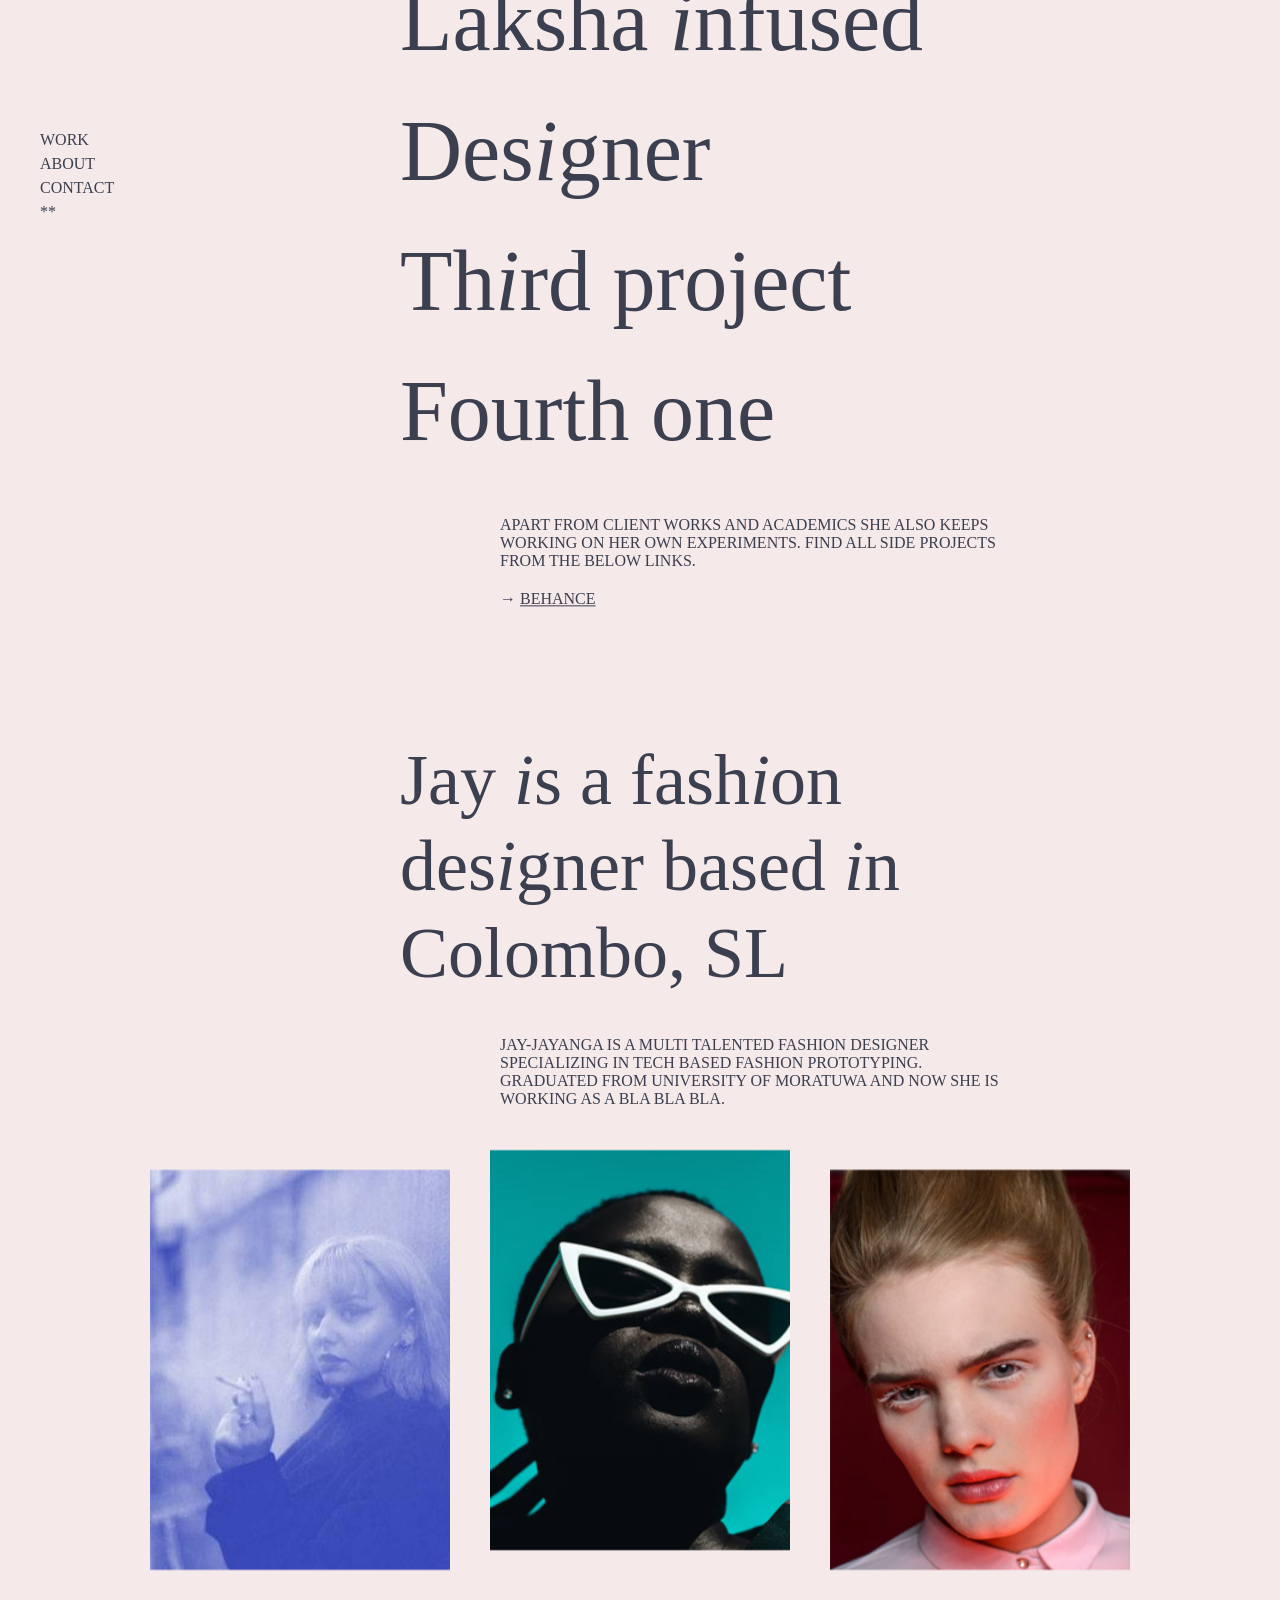
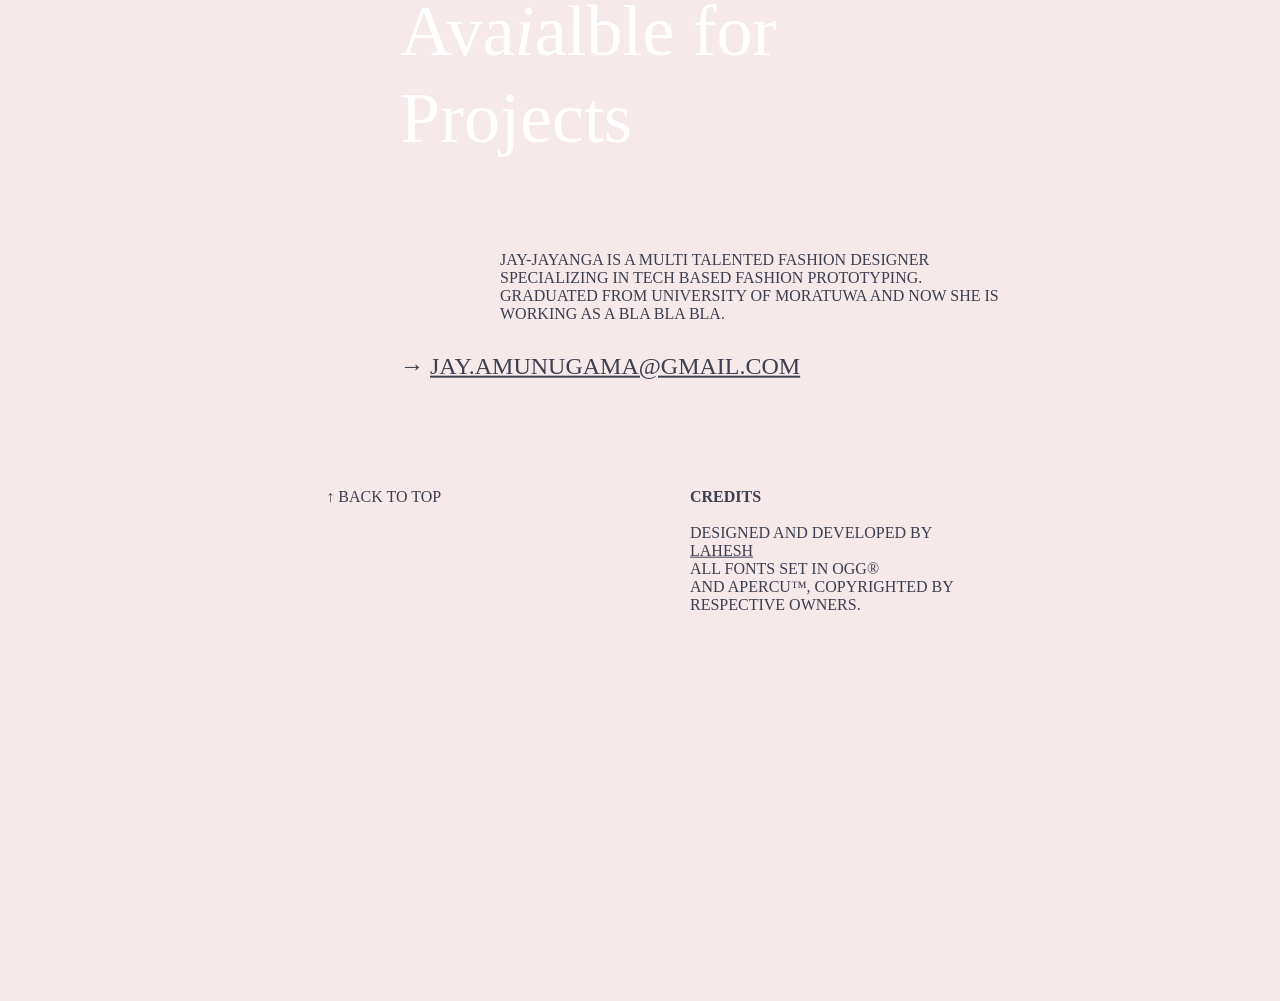
==== index.html @ 9809cf35 "First commit" ====
<!DOCTYPE html>
<html lang="en" class="no-js">
	<head>
		<meta charset="UTF-8" />
		<meta name="viewport" content="width=device-width, initial-scale=1">
		<title>JayFolio</title>
		
		<link rel="shortcut icon" href="favicon.ico">
		<link href="https://fonts.googleapis.com/css?family=Antic+Didone|Nunito+Sans" rel="stylesheet">
		<link rel="stylesheet" type="text/css" href="css/base.css" />
		<script>document.documentElement.className="js";var supportsCssVars=function(){var e,t=document.createElement("style");return t.innerHTML="root: { --tmp-var: bold; }",document.head.appendChild(t),e=!!(window.CSS&&window.CSS.supports&&window.CSS.supports("font-weight","var(--tmp-var)")),t.parentNode.removeChild(t),e};supportsCssVars()||alert("Please view this demo in a modern browser that supports CSS Variables.");</script>
		<script src="https://ajax.googleapis.com/ajax/libs/jquery/3.4.1/jquery.min.js"></script>
<script>
$(document).ready(function(){
  // Add smooth scrolling to all links
  $("a").on('click', function(event) {

    // Make sure this.hash has a value before overriding default behavior
    if (this.hash !== "") {
      // Prevent default anchor click behavior
      event.preventDefault();

      // Store hash
      var hash = this.hash;

      // Using jQuery's animate() method to add smooth page scroll
      // The optional number (800) specifies the number of milliseconds it takes to scroll to the specified area
      $('html, body').animate({
        scrollTop: $(hash).offset().top
      }, 900, function(){
   
        // Add hash (#) to URL when done scrolling (default click behavior)
        window.location.hash = hash;
      });
    } // End if
  });
});
</script>
	</head>
	<body>
		<!-- <div class="pointer"></div>
		<script type="text/javascript">
			$(document).mousemove(function(e) {
			  $(".pointer").css({ left: e.pageX, top: e.pageY });
			});
		</script> -->
		<main id="work">
				<div class="leftnav">
								
						<div><a href="#work">WORK</a></div>
						<div><a href="#about">ABOUT</a></div>
						<div><a href="#contact">CONTACT</a></div>
						
						<div>**</div>	
				</div>
		<div id="luxy" class="wrapper">
			<div class="projects" >
					<div class="labels">
							<div class="name">FOLIO - 19</div>
							<div class="issue">ISSUE N° 001</div>
						</div>
			
						
			
						<div class="middle">
			
							
			
							<!-- menu section -->
							
							<div class="content">
										<svg class="distort" width="350" height="450" viewBox="0 0 350 450">
											<filter id="distortionFilter">
												<feTurbulence type="fractalNoise" baseFrequency="0.01 0.003" numOctaves="5" seed="2" stitchTiles="noStitch" x="0%" y="0%" width="100%" height="100%" result="noise"/>
												<feDisplacementMap in="SourceGraphic" in2="noise" scale="0" xChannelSelector="R" yChannelSelector="B" x="0%" y="0%" width="100%" height="100%" filterUnits="userSpaceOnUse"/>
											</filter>
											<g filter="url(#distortionFilter)">
												<image class="distort__img" x="50" y="50" xlink:href="img/5.jpg" height="350" width="250"/>
												<image class="distort__img" x="50" y="50" xlink:href="img/6.jpg" height="350" width="250"/>
												<image class="distort__img" x="50" y="50" xlink:href="img/7.jpg" height="350" width="250"/>
												<image class="distort__img" x="50" y="50" xlink:href="img/8.jpg" height="350" width="250"/>
											</g>
										</svg>
										<nav class="menu">
											<a href="#" class="menu__link">Laksha &nbsp;<i>i</i>nfused</a>
											<a href="#" class="menu__link">Des<i>i</i>gner</a>
											<a href="#" class="menu__link">Th<i>i</i>rd &nbsp;project</a>
											<a href="#" class="menu__link">Fourth&nbsp;one</a>
										</nav>

										<div class="desc">Apart from client works and academics she also keeps working on her own experiments. Find all side projects </br> from the below links.
											<div class="link"><a href='#'>→ <u>BEHANCE</u></a></div>
										</div>
										
							</div>
							
			
						</div>
					
					</div>
			<div class="intro luxy-el" id="about" data-speed-y="5" data-offset="-80">
				<div class="info">
					<div class="bio">Jay <i>i</i>s a fash<i>i</i>on</br> des<i>i</i>gner based <i>i</i>n</br> Colombo, SL</div>
				
					<div class="about">Jay-Jayanga is a multi talented fashion designer specializing in tech based fashion prototyping. Graduated from University of Moratuwa and now she is working as a bla bla bla.

					</div>
				</div>

				<div class="self">
					<div class="imgWrap">
						<img class="luxy-el" data-speed-y="2" data-offset="-20" src="img/10.jpg"  height="400px" width="300px">
						<img class="luxy-el" data-speed-y="7" data-offset="-60" src="img/5.jpg"  height="400px" width="300px">
						<img class="luxy-el" data-speed-y="2" data-offset="-20" src="img/2.jpg"  height="400px" width="300px">
					</div>
					
				</div>
			
			</div>

			<div class="contact luxy-el" id="contact" data-speed-y="5" data-offset="-80">

					<div class="details">
							<div class="detailsTitle">Ava<i>i</i>alble for </br>Projects</div>
							<div class="detailsAbout">Jay-Jayanga is a multi talented fashion designer specializing in tech based fashion prototyping. Graduated from University of Moratuwa and now she is working as a bla bla bla.

							</div>
						
							<div class="detailslinks"><a href="mailto:jay.amunugama@gmail.com">→ <u>jay.amunugama@gmail.com</u></a></div>
		
							
					</div>

					<div class="bottom">
							<div class="credits">
									<div class="toTop"><a href="#work">↑ BACK TO TOP</a></div>
									<div class="creditNames"><strong>Credits</strong></br></br>Designed and developed by</br><a href="http://www.madebylahesh.com" target="_blank"><u>lahesh</u></a></br>All fonts set in ogg®</br> and Apercu™, copyrighted by </br>respective owners. </div>
							</div>
							
					</div>


			</div>
		
		
		
		
		
		
		
		</div>
			
			
		</main>
		<script src="./js/luxy.js" charset="utf-8"></script>
		<script charset="utf-8">
			luxy.init({wrapperSpeed:  0.07});
		</script>
		<script src="js/charming.min.js"></script>
		<script src="js/TweenMax.min.js"></script>
		<script src="js/demo2.js"></script>
	</body>
</html>
---- css/base.css ----
article,aside,details,figcaption,figure,footer,header,hgroup,main,nav,section,summary{display:block;}audio,canvas,video{display:inline-block;}audio:not([controls]){display:none;height:0;}[hidden]{display:none;}html{font-family:sans-serif;-ms-text-size-adjust:100%;-webkit-text-size-adjust:100%;}body{margin:0;}a:focus{outline:thin dotted;}a:active,a:hover{outline:0;}h1{font-size:2em;margin:0.67em 0;}abbr[title]{border-bottom:1px dotted;}b,strong{font-weight:bold;}dfn{font-style:italic;}hr{-moz-box-sizing:content-box;box-sizing:content-box;height:0;}mark{background:#ff0;color:#000;}code,kbd,pre,samp{font-family:monospace,serif;font-size:1em;}pre{white-space:pre-wrap;}q{quotes:"\201C" "\201D" "\2018" "\2019";}small{font-size:80%;}sub,sup{font-size:75%;line-height:0;position:relative;vertical-align:baseline;}sup{top:-0.5em;}sub{bottom:-0.25em;}img{border:0;}svg:not(:root){overflow:hidden;}figure{margin:0;}fieldset{border:1px solid #c0c0c0;margin:0 2px;padding:0.35em 0.625em 0.75em;}legend{border:0;padding:0;}button,input,select,textarea{font-family:inherit;font-size:100%;margin:0;}button,input{line-height:normal;}button,select{text-transform:none;}button,html input[type="button"],input[type="reset"],input[type="submit"]{-webkit-appearance:button;cursor:pointer;}button[disabled],html input[disabled]{cursor:default;}input[type="checkbox"],input[type="radio"]{box-sizing:border-box;padding:0;}input[type="search"]{-webkit-appearance:textfield;-moz-box-sizing:content-box;-webkit-box-sizing:content-box;box-sizing:content-box;}input[type="search"]::-webkit-search-cancel-button,input[type="search"]::-webkit-search-decoration{-webkit-appearance:none;}button::-moz-focus-inner,input::-moz-focus-inner{border:0;padding:0;}textarea{overflow:auto;vertical-align:top;}table{border-collapse:collapse;border-spacing:0;}
*,
*::after,
*::before {
	box-sizing: border-box;
}

:root {
	font-size: 14px;
}

body {
	--color-text: #272222;
	--color-bg: #faf6f1;
	--color-link: #e2af68;
	--color-link-hover: #333;
	--color-content-link: #000;
	--color-content-link-hover: #000;
	--color-heading: #d1cfcf;
	--font-content: Cardo;
	color: #3B3F50;
	background-color: #F6E9E9;
	
}

/* .pointer {
	position: absolute;
	top: 50%;
	left: 50%;
	transform: translate(-50%, -50%);
	width: 40px;
	height: 40px;
	border: 1px solid #000000;
	border-radius: 50%;
	pointer-events: none;
	box-sizing: border-box;
	transition: 0.4s cubic-bezier(0.07, 0.22, 0.05, 0.89);
	z-index: 12;
  } */


a {
	text-decoration: none;
	color: #3B3F50;
	
	
	
}

a:hover,
a:focus {
	
	outline: none;
}


/* @media only screen and (min-width: 1200px) { */

.wrapper{
	max-width: 1200px;
}

main{
	position: relative;
	display: block;
	margin-left: auto;
	margin-right: auto;
	max-width: 1200px;
	/* height: 100vh; */
}



.intro{
	position: relative;
	margin-top: 10%;
	/* height: 100vh; */
	display: grid;
    grid-template-columns: repeat(2, 1fr);
	/* background: #ff0; */
	/* position: absolute; */
}

.projects{

	/* height: 100vh; */
	position: relative;
}

.labels {
	
    display: grid;
    grid-template-columns: repeat(2, 1fr);
	grid-gap: 10px;
	font-family: 'Apercu';
	font-size: 16px;
	margin-top: 2%;
	
}



.issue{
	text-align: right;
}

.middle{
	
	display: grid;
    grid-template-columns: repeat(2, 1fr);
    
}





.leftnav{
	position: fixed;
	z-index: 900;
	width: 30%;
	margin-top: 10%;
	font-family: 'Apercu';
	font-size: 16px;
	line-height: 1.5;
	/* background: rgb(109, 113, 129); */
}

.content {
	position: relative;
	display: flex;
	flex-direction: column;
	height: calc(100vh - 8rem);
	font-size: 86px;
	justify-content: center;
	align-items: center;
	/* background: #e2af68; */
	transform: translateX(60%);
	/* margin-left: -40%; */
	
}


.desc{
	
	padding-top: 40px;
	padding-left: 100px;
	font-family: 'Apercu';
	font-size: 16px;
	text-transform: uppercase;
}

.link{
	display: block;
	text-align: left;
	font-family: 'Apercu';
	font-size: 16px;
	text-transform: uppercase;
	margin-top: 20px;
}

.distort {
	position: absolute;
	pointer-events: none;
	will-change: transform;
}

.distort__img {
	opacity: 0;
}



.menu {
	/* display: flex;
	flex-direction: column; */
	/* align-items: stretch; */
	text-align: left;
	
	font-weight: normal;
	line-height: 1.5;
	
}



.menu__link
{
	z-index: 999;
	color: #3B3F50;
	font-family: 'ogg';
	position: relative;
	white-space: nowrap;
}

.menu__link:hover
{
	color: white;
	transition: ease all;
}

.menu__link span
{
	display: inline-block;
}


.info, .details{
	position: relative;
	transform: translateX(60%);

}

.bio, .detailsTitle{
	/* margin-top: 6%; */
	/* position: relative; */
	
	/* display: flex; */
	/* flex-direction: column; */
	text-align: left;
	font-size: 72px;
	font-family: 'ogg';
	line-height: 1.2;
	/* justify-content: center;
	align-items: center; */
	/* background: red; */
	/* transform: translateX(60%); */
}


.detailsTitle{
	color: white;
	/* position: absolute; */
	top: 30%;
}

.about, .detailsAbout{
	/* position: relative; */
	padding-top: 40px;
	padding-left: 100px;
	font-family: 'Apercu';
	font-size: 16px;
	text-transform: uppercase;
	
}

.detailsAbout{
	margin-top: 50px;
}

.self{
	position: absolute;
	/* display: grid; */
	display: flex;
	align-items: center;
	justify-content: center;
	width: 100%;
	/* grid-template-columns: repeat(3, 1fr);
	grid-gap: 10px; */
	/* background: red; */
	top: 120%;
	
}

.imgWrap{
	display: grid;
	grid-template-columns: repeat(3, 1fr);
	grid-gap: 40px;

	
}



.contact{
	position: relative;
	margin-top: 40%;
	margin-bottom: 34%;
	/* height: 100%; */
	display: grid;
    grid-template-columns: repeat(2, 1fr);
	/* background: #ff0; */
	/* position: absolute; */
}


.detailslinks{
	margin-top: 30px;
	font-family: "Apercu";
	text-transform: uppercase;
	font-size: 24px;

}

.bottom{
	position: absolute;
	top: 120%;
	/* display: grid; */
	display: flex;
	align-items: center;
	justify-content: center;
	width: 100%;
	/* grid-template-columns: repeat(3, 1fr);
	grid-gap: 10px; */
	/* background: red; */
	
	
}

.credits{
	display: grid;
	grid-template-columns: repeat(2, 1fr);
	grid-gap: 100px;

	
}

.toTop, .creditNames{
	margin-top: 30px;
	font-family: "Apercu";
	text-transform: uppercase;
	font-size: 16px;
}
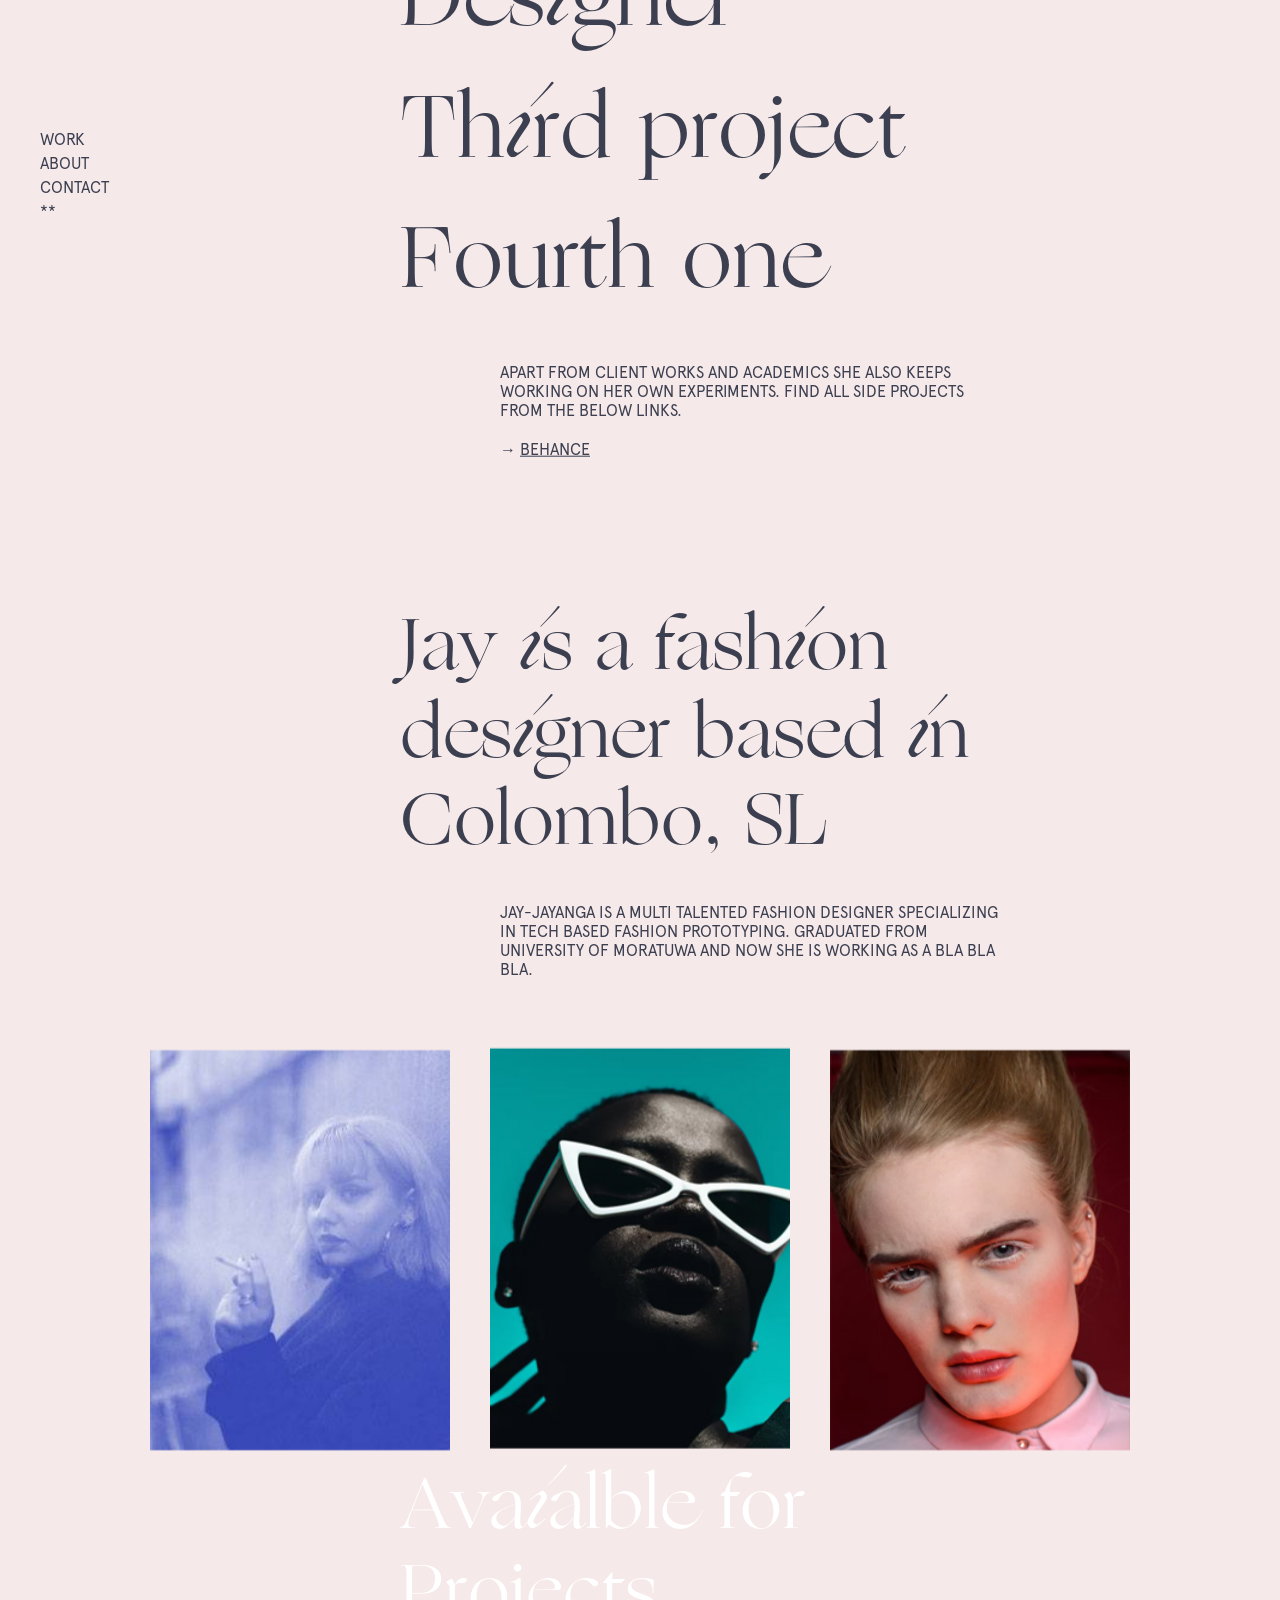
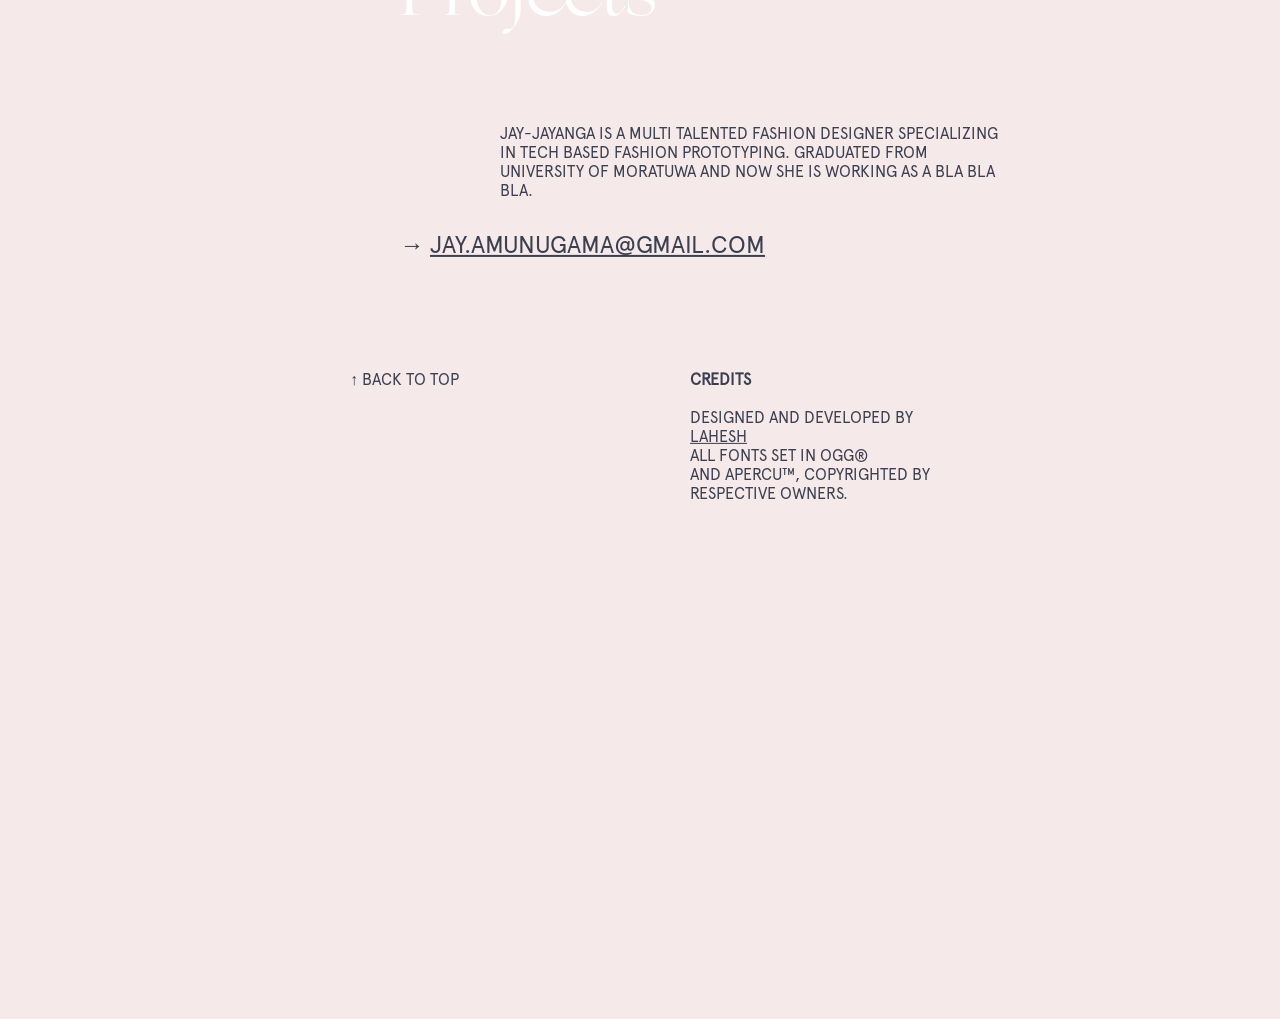
==== commit a1fd1ec5: "Fonts updated, responsive-fixed" ====
--- a/index.html
+++ b/index.html
@@ -47,9 +47,9 @@
 		<main id="work">
 				<div class="leftnav">
 								
-						<div><a href="#work">WORK</a></div>
-						<div><a href="#about">ABOUT</a></div>
-						<div><a href="#contact">CONTACT</a></div>
+						<div><a id="anim" href="#work">WORK</a></div>
+						<div><a id="anim" href="#about">ABOUT</a></div>
+						<div><a id="anim" href="#contact">CONTACT</a></div>
 						
 						<div>**</div>	
 				</div>
@@ -89,7 +89,7 @@
 										</nav>
 
 										<div class="desc">Apart from client works and academics she also keeps working on her own experiments. Find all side projects </br> from the below links.
-											<div class="link"><a href='#'>→ <u>BEHANCE</u></a></div>
+											<div class="link"><a id="anim" href='#'>→ <u>BEHANCE</u></a></div>
 										</div>
 										
 							</div>
@@ -126,14 +126,14 @@
 
 							</div>
 						
-							<div class="detailslinks"><a href="mailto:jay.amunugama@gmail.com">→ <u>jay.amunugama@gmail.com</u></a></div>
+							<div class="detailslinks"><a id="anim" href="mailto:jay.amunugama@gmail.com">→ <u>jay.amunugama@gmail.com</u></a></div>
 		
 							
 					</div>
 
 					<div class="bottom">
 							<div class="credits">
-									<div class="toTop"><a href="#work">↑ BACK TO TOP</a></div>
+									<div class="toTop"><a id="anim" href="#work">↑ BACK TO TOP</a></div>
 									<div class="creditNames"><strong>Credits</strong></br></br>Designed and developed by</br><a href="http://www.madebylahesh.com" target="_blank"><u>lahesh</u></a></br>All fonts set in ogg®</br> and Apercu™, copyrighted by </br>respective owners. </div>
 							</div>
 							
--- a/css/base.css
+++ b/css/base.css
@@ -1,3 +1,25 @@
+@font-face {
+	font-family: 'Ogg';
+	src: url('/fonts/Ogg\ Roman.otf'); 
+	
+  }
+
+  @font-face {
+	font-family: 'Apercu';
+	src: url('/fonts/Apercu\ Regular.otf'); 
+	
+	
+  }
+
+  @font-face {
+	font-family: 'ApercuItalic';
+	src: url('/fonts/Ogg\ Italic.otf');
+	
+  }
+
+
+
+
 article,aside,details,figcaption,figure,footer,header,hgroup,main,nav,section,summary{display:block;}audio,canvas,video{display:inline-block;}audio:not([controls]){display:none;height:0;}[hidden]{display:none;}html{font-family:sans-serif;-ms-text-size-adjust:100%;-webkit-text-size-adjust:100%;}body{margin:0;}a:focus{outline:thin dotted;}a:active,a:hover{outline:0;}h1{font-size:2em;margin:0.67em 0;}abbr[title]{border-bottom:1px dotted;}b,strong{font-weight:bold;}dfn{font-style:italic;}hr{-moz-box-sizing:content-box;box-sizing:content-box;height:0;}mark{background:#ff0;color:#000;}code,kbd,pre,samp{font-family:monospace,serif;font-size:1em;}pre{white-space:pre-wrap;}q{quotes:"\201C" "\201D" "\2018" "\2019";}small{font-size:80%;}sub,sup{font-size:75%;line-height:0;position:relative;vertical-align:baseline;}sup{top:-0.5em;}sub{bottom:-0.25em;}img{border:0;}svg:not(:root){overflow:hidden;}figure{margin:0;}fieldset{border:1px solid #c0c0c0;margin:0 2px;padding:0.35em 0.625em 0.75em;}legend{border:0;padding:0;}button,input,select,textarea{font-family:inherit;font-size:100%;margin:0;}button,input{line-height:normal;}button,select{text-transform:none;}button,html input[type="button"],input[type="reset"],input[type="submit"]{-webkit-appearance:button;cursor:pointer;}button[disabled],html input[disabled]{cursor:default;}input[type="checkbox"],input[type="radio"]{box-sizing:border-box;padding:0;}input[type="search"]{-webkit-appearance:textfield;-moz-box-sizing:content-box;-webkit-box-sizing:content-box;box-sizing:content-box;}input[type="search"]::-webkit-search-cancel-button,input[type="search"]::-webkit-search-decoration{-webkit-appearance:none;}button::-moz-focus-inner,input::-moz-focus-inner{border:0;padding:0;}textarea{overflow:auto;vertical-align:top;}table{border-collapse:collapse;border-spacing:0;}
 *,
 *::after,
@@ -8,6 +30,7 @@
 :root {
 	font-size: 14px;
 }
+
 
 body {
 	--color-text: #272222;
@@ -22,6 +45,18 @@
 	background-color: #F6E9E9;
 	
 }
+i{
+	font-family: "ApercuItalic";
+}
+
+
+
+
+#anim:hover{
+	color: black;
+	transition: .5s ease all;
+}	
+
 
 /* .pointer {
 	position: absolute;
@@ -206,7 +241,7 @@
 
 
 .info, .details{
-	position: relative;
+	/* position: relative; */
 	transform: translateX(60%);
 
 }
@@ -214,7 +249,7 @@
 .bio, .detailsTitle{
 	/* margin-top: 6%; */
 	/* position: relative; */
-	
+	/* width: auto; */
 	/* display: flex; */
 	/* flex-direction: column; */
 	text-align: left;
@@ -323,5 +358,149 @@
 }
 
 
-
-
+@media only screen and (max-width: 1200px) {
+
+	.leftnav{
+		display: none;
+	}
+
+	.content {
+		
+		font-size: 86px;
+		/* height: calc(100vh - 8rem); */
+		/* background: #e2af68; */
+		transform: translateX(0);
+		margin-left: 20%;
+		
+	}
+	.labels{
+		padding-left: 30px;
+		padding-right: 30px;
+	}
+	.info{
+		transform: translateX(20%);
+		
+		/* position: relative; */
+	}
+	.bio{
+
+		width: 100vw;
+	}
+	.about{
+		width: 50vw;
+	}
+
+}
+
+@media only screen and (max-width: 768px) {
+	.content {
+		
+		font-size: 72px;
+		height: calc(100vh - 14rem);
+		/* background: #e2af68; */
+		transform: translateX(0);
+		margin-left: 20%;
+		
+	}
+	.info{
+		transform: translateX(0);
+		
+		margin-left: 20%;
+		
+		/* position: relative; */
+	}
+	.bio{
+		width: auto;
+		font-size: 60px;
+	}
+
+	.about{
+		width: 70vw;
+	}
+	.detailsTitle{
+		font-size: 60px;
+	}
+
+	.detailsAbout{
+		margin-top:100px ;
+	}
+
+	.bottom{
+		top: 102%;
+	}
+
+}
+
+@media only screen and (max-width: 600px) {
+
+	.content {
+		
+		font-size: 40px;
+		height: calc(100vh - 10rem);
+		/* background: #e2af68; */
+		transform: translateX(0);
+		margin-left: 30px;
+		
+	}
+	.desc{
+		padding-left: 0;
+		padding-top: 10px;
+		padding-right: 60px;
+		font-size: 14px;
+		/* background: red; */
+		width: 100vw;
+	}
+	.intro{
+		margin-top: 100px;
+	}
+
+	.info{
+		
+		margin-left: 30px;
+	}
+	.bio{
+		font-size: 36px;
+		width: 100vw;
+	}
+	.about{
+		width: 100vw;
+		font-size: 14px;
+		/* background: red; */
+		padding-top: 30px;
+		padding-left: 0;
+		padding-right: 40px;
+	}
+	
+	.details{
+		transform: translateX(10%);
+	}
+
+	.detailsAbout{
+		display: none;
+	}
+
+	.detailslinks{
+		font-size: 18px;
+		margin-top: 180px;
+		/* background: red; */
+
+	}
+	.bottom{
+		/* margin-top: 120%; */
+		/* display: absolute; */
+		justify-content: flex-start;
+		padding-left: 30px;
+		/* margin-bottom: 200px; */
+	}
+	.credits{
+		display: grid;
+		grid-template-columns: repeat(1, 1fr);
+		grid-gap: 0px;
+	
+		
+	}
+	.creditNames{
+		display: none;
+	}
+
+}
